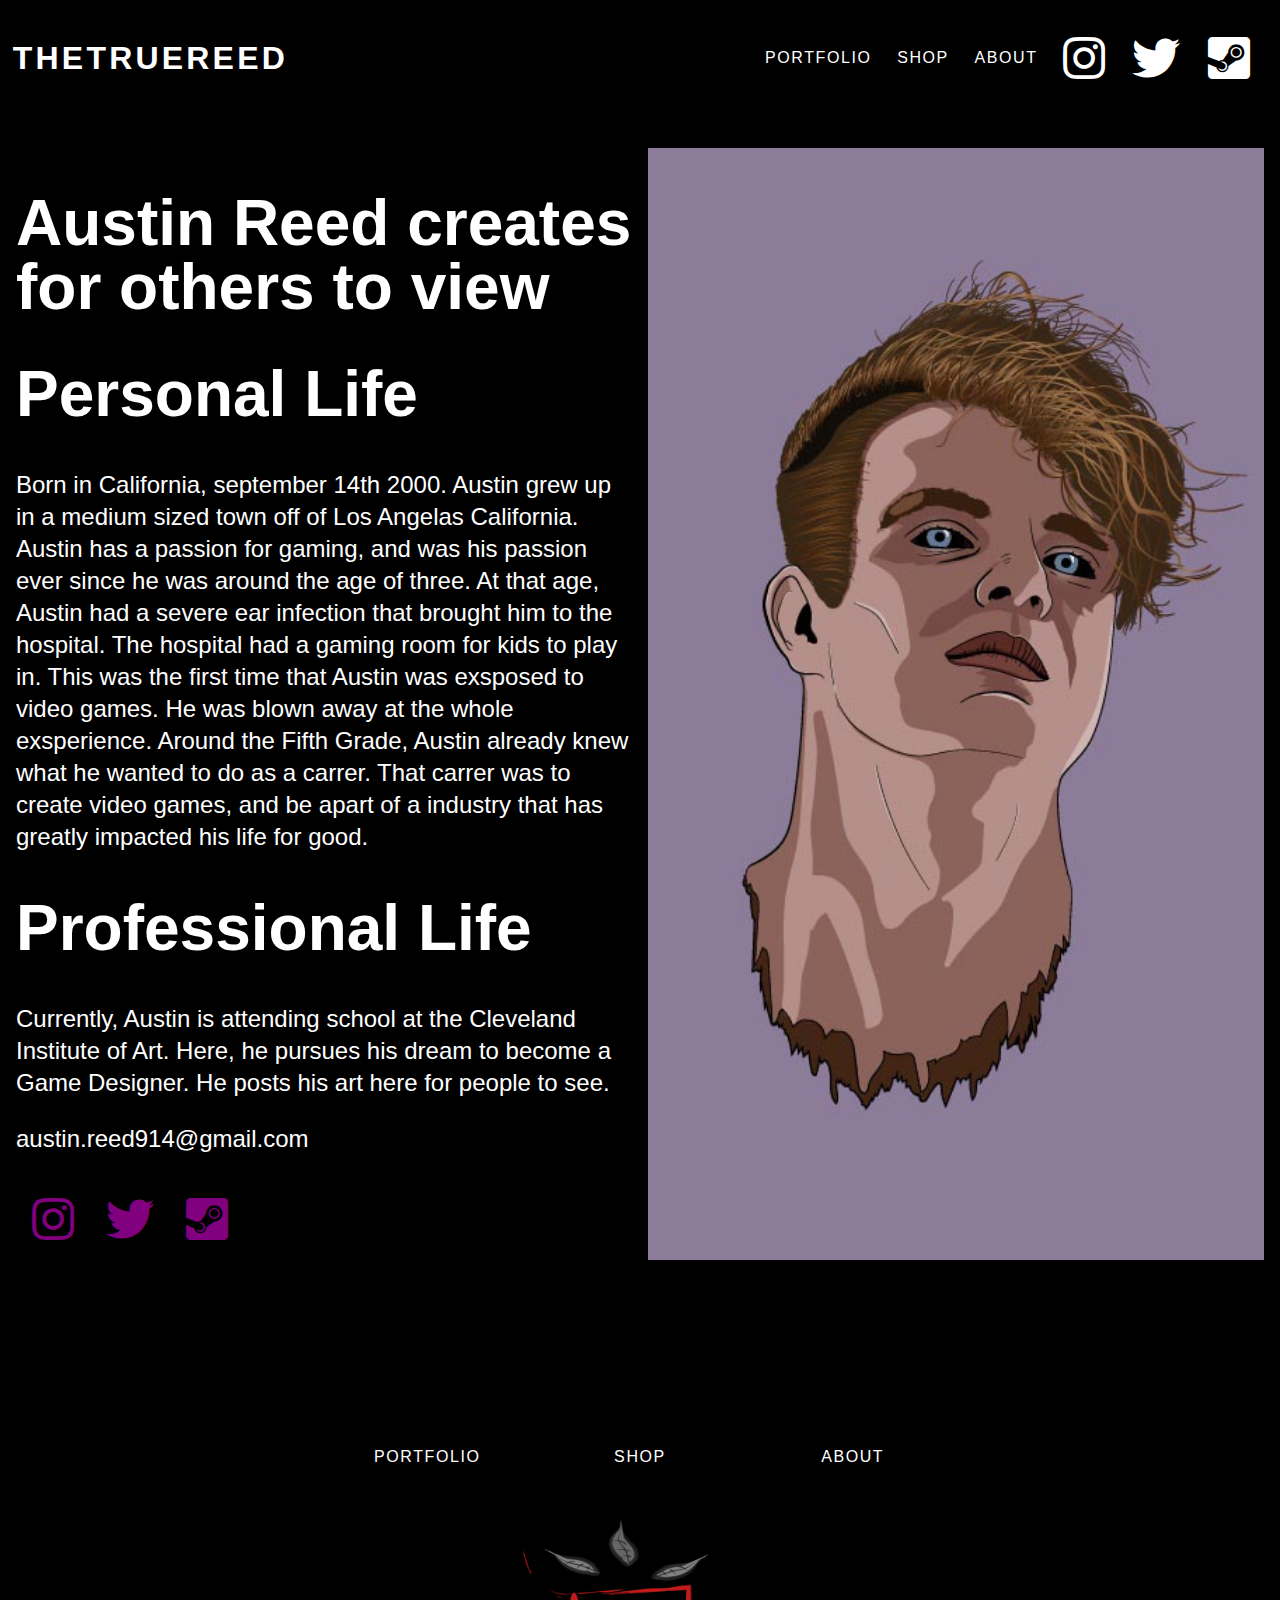
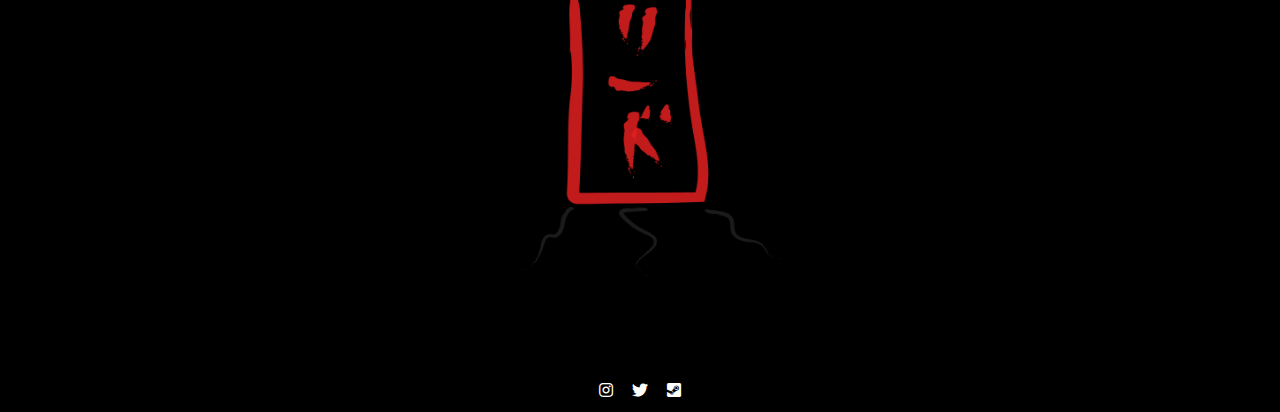
==== about.html @ bc75458d "title fixes on about page" ====
<!DOCTYPE html>
<html lang="en">
<head>
    <meta charset="UTF-8">
    <meta name="viewport" content="width=device-width, initial-scale=1.0">
    <link rel="stylesheet" href="css/styles.css">
    <link rel="stylesheet" href="css/glightbox.min.css">
    <link rel="stylesheet" href="css/all.min.css">
    <link rel="shortcut icon" type="image/png" href="/img/Artboard 2_1.png">
    <title>TheTrueReed About about-page</title>
</head>
<body>
     <header>  
        <nav class="nav-bar">
            <h1 class="logo"><a href="index.html">Thetruereed</a></h1>
            
            <ul class="nav-menu">
                <li class="nav-item"><a href="portfolio.html">Portfolio</a></li>
                <li class="nav-item"><a href="shop.html">Shop</a></li>
                <li class="nav-item"><a href="about.html">About</a></li>
                <li class="nav-item social-nav-item">
                    <a href="https://www.instagram.com/the_trureed/" aria-label="link to Instagram"
                    ><i class="fab fa-instagram fa-3x" aria-hidden="true"></i
                ></a>
            </li>
            <li class="nav-item social-nav-item">
                <a href="https://twitter.com/R33D0914" aria-label="link to Twitter"
                ><i class="fab fa-twitter fa-3x" aria-hidden="true"></i
            ></a>
        </li>
        <li class="nav-item social-nav-item">
            <a href="https://steamcommunity.com/profiles/76561198103070486/" aria-label="link to Steam"
            ><i class="fab fa-steam-square fa-3x" aria-hidden="true"></i
        ></a>
    </li>
            </ul>
        </nav>
    </header>

<main class="about-page">
   <section class="about-text">
       <h1>Austin Reed creates for others to view</h1>
<h1>Personal Life</h1>
       <p>Born in California, september 14th 2000. Austin grew up in a medium sized town off of Los Angelas California. Austin has a passion for gaming, and was his passion ever since he was around the age of three. At that age, Austin had a severe ear infection that brought him to the hospital. The hospital had a gaming room for kids to play in. This was the first time that Austin was exsposed to video games. He was blown away at the whole exsperience. Around the Fifth Grade, Austin already knew what he wanted to do as a carrer. That carrer was to create video games, and be apart of a industry that has greatly impacted his life for good.</p>
       <h1>Professional Life</h1>
       <p>Currently, Austin is attending school at the Cleveland Institute of Art. Here, he pursues his dream to become a Game Designer. He posts his art here for people to see.</p>
       <p>austin.reed914@gmail.com</p>
   
<section class="about-social">
    <a href="https://www.instagram.com/the_trureed/" aria-label="link to Instagram"
    ><i class="fab fa-instagram fa-3x" aria-hidden="true"></i
></a>
<a href="https://twitter.com/R33D0914" aria-label="link to Twitter"
><i class="fab fa-twitter fa-3x" aria-hidden="true"></i
></a>
<a href="https://steamcommunity.com/profiles/76561198103070486/" aria-label="link to Steam"
><i class="fab fa-steam-square fa-3x" aria-hidden="true"></i
></a>
</section>
</section>
<section class="about-image">
    <img src="img/Vector Protrait.jpg" alt="Vector Portrait of me">
</section>
</main>

    <footer>
        <nav class="nav-bar footer-nav">
            <ul class="nav-menu">
                <li class="nav-item"><a href="portfolio.html">Portfolio</a></li>
                <li class="nav-item"><a href="shop.html">Shop</a></li>
                <li class="nav-item"><a href="about.html">About</a></li>
                <li class="nav-item logo footer-logo "><a href="index.html"><img src="img/Austin Reed's emblem.png" alt="emblem" class="emblem" ></a></li>
            </ul> 
        </nav>
        <section class="footer-social">
            <a href="https://www.instagram.com/the_trureed/" aria-label="link to Instagram"
                    ><i class="fab fa-instagram" aria-hidden="true"></i
                ></a>
                <a href="https://twitter.com/R33D0914" aria-label="link to Twitter"
                ><i class="fab fa-twitter" aria-hidden="true"></i
            ></a>
            <a href="https://steamcommunity.com/profiles/76561198103070486/" aria-label="link to Steam"
            ><i class="fab fa-steam-square" aria-hidden="true"></i
        ></a>
        </section>
    </footer>

</body>
</html>
---- css/styles.css ----
/*basic styles */
html {
  font-size: 100%;
  line-height: 1.5rem;
  box-sizing: border-box;
  font-family: Arial, Helvetica, sans-serif;
  height: 100%;
}

body {
  margin: 0 auto;
  padding: 0;
  min-height: 100%;
  background-color: black;
}

*,
*::before,
*::after {
  box-sizing: inherit;
}

img,
video {
  width: 100%;
  height: auto;
  display: auto;
}

/*begin Header Navbar Styles */
.nav-bar {
  display: flex;
  flex-wrap: wrap;
  justify-content: center;
  align-items: center;
  line-height: 1rem;
  overflow: hidden;
  background-color: black;
}

.logo,
.nav-menu {
  text-transform: uppercase;
}

.logo,
.nav-item {
  white-space: nowrap;
}

.nav-menu {
  list-style: none;
  display: flex;
  flex-wrap: wrap;
  justify-content: space-evenly;
  align-items: center;
  padding: 0;
  margin: 0;
}

.nav-item {
  flex: 1 0 33.3%;
  text-align: center;
}

.social-nav-item {
  flex: 1 1 10%;
}

.logo a,
.nav-menu a {
  display: block;
  text-decoration: none;
  letter-spacing: 0.2rem;
  padding: 0.8rem;
  color: white;
}

.logo a {
  font-weight: 700;
  font-size: 2rem;
}

.nav-menu a {
  font-weight: 400;
  letter-spacing: 0.1rem;
  border-bottom: 1px solid black;
  transition: all ease 0.1s;
}

.nav-menu a:hover {
  border-bottom: 1px solid black;
}

.emblem {
  display: block;
  max-width: 350px;
  max-height: 400px;
  margin-left: auto;
  margin-right: auto;
}

.emblem img {
  max-width: 350px;
  max-height: 400px;
}

/*hero header navbar changes */

.hero-nav {
  background: none;
  grid-column: 1/-1;
  grid-row: 1/ -1;
  background: none;
  align-content: top;
  z-index: 10;
}

.hero-nav .logo a,
.hero-nav .nav-menu a {
  color: white;
}

.hero-nav .nav-menu a:hover {
  border-bottom: 1px solid white;
}

.hero-nav .nav-menu a {
  border-bottom: 1px solid rgba(0, 0, 0, 0);
}

/*Homepage Hero */

.hero-box {
  display: grid;
  grid-template-columns: 1fr;
  grid-template-rows: 1fr;
  grid-gap: 0;
  align-content: center;
  justify-content: center;
  align-items: start;
  height: 100%;
}

.hero-image-box {
  height: 100vh;
  max-width: 100%;
  display: grid;
  grid-column: 1 / -1;
  grid-row: 1 / -1;
}

.hero-image-box::after {
  content: "";
  background-color: rgba(0, 0, 0, 0.5);
  height: 100%;
  width: 100%;
  position: absolute;
  top: 0;
  left: 0;
}

.hero-img,
.hero-video {
  width: 100%;
  height: 100%;
  object-fit: cover;
}

.hero-video {
  background-color: black;
  background-image: url("../img/stall.png");
  background-repeat: no-repeat;
  background-size: cover;
  background-position: center;
}

.hero-text-box {
  grid-row: 1 / -1;
  grid-column: 1 / -1;
  align-self: center;
  padding: 1rem;
  z-index: 10;
  text-align: center;
}

.hero-heading {
  font-size: 1.5rem;
  letter-spacing: 0.05rem;
  font-weight: bold;
  text-transform: uppercase;
  color: white;
}

.hero-text {
  font-size: 2rem;
  margin-top: 1.5rem;
  color: white;
}

.hero-button {
  display: inline-block;
  padding: 0.75rem 2rem;
  background: none;
  color: white;
  font-size: 1.2rem;
  font-weight: bold;
  border: 0.7px solid purple;
  border-radius: 5px;
  margin-top: 2rem;
  transition: 0.5s;
}

.hero-button:hover {
  transform: scale(0.95);
}

.hero-button:active {
  background: rgba(0, 0, 0, 0.5);
}

/* About Page CSS*/
.about-page {
  padding: 2rem 1rem 10rem 1rem;
  display: grid;
  grid-template-columns: 1fr;
  height: 100%;
}

.about-text {
  color: white;
  margin: 0 auto;
}
.about-text h1 {
  font-size: 2rem;
  line-height: 2rem;
}
.about-image img {
  height: 100%;
  object-fit: cover;
}
.about-social {
  display: flex;
  justify-content: start;
}
.about-social a {
  color: purple;
  padding: 1rem;
}

/* Footer Nav Extra Styles */

.footer-logo {
  white-space: nowrap;
}

.footer-social {
  display: flex;
  justify-content: center;
  padding-top: 3rem;
  color: white;
}

.footer-copyright {
  text-align: center;
  padding-bottom: 3rem;
  color: white;
}

.footer-social a {
  color: white;
  padding: 0.6rem;
}

/* Add Media Queries foe Large Screens */

@media (min-width: 600px) {
  .nav-bar {
    line-height: 1.5rem;
  }
  .nav-menu {
    padding: 0 1rem;
  }
  .nav-item {
    flex: 1 1;
  }

  .hero-nav {
    padding-bottom: 1rem;
  }
  .hero-heading {
    font-size: 4rem;
    line-height: 4rem;
  }
  .hero-text-box {
    padding: 2rem;
    line-height: 2rem;
  }

  .about-page {
    grid-template-columns: 1fr 1fr;
    grid-gap: 1rem;
  }
  .about-text h1 {
    font-size: 3rem;
    line-height: 3rem;
  }
  .about-text p {
    font-size: 1.1rem;
    line-height: 1.5rem;
  }

  .footer-nav {
    padding-top: 2rem;
  }
  .footer-logo {
    flex-basis: 100%;
  }
}

@media (min-width: 920px) {
  body {
    max-width: 1400px;
  }
  .hero-body {
    max-width: unset;
  }

  .nav-bar {
    justify-content: space-between;
    padding: 1rem 0;
    line-height: 1rem;
  }
  .nav-menu {
    width: auto;
    justify-self: start;
  }
  .hero-nav {
    width: 100%;
  }

  .about-text h1 {
    font-size: 4rem;
    line-height: 4rem;
  }

  .about-text p {
    font-size: 1.5rem;
    line-height: 2rem;
  }

  .footer-nav {
    justify-content: space-evenly;
  }
}
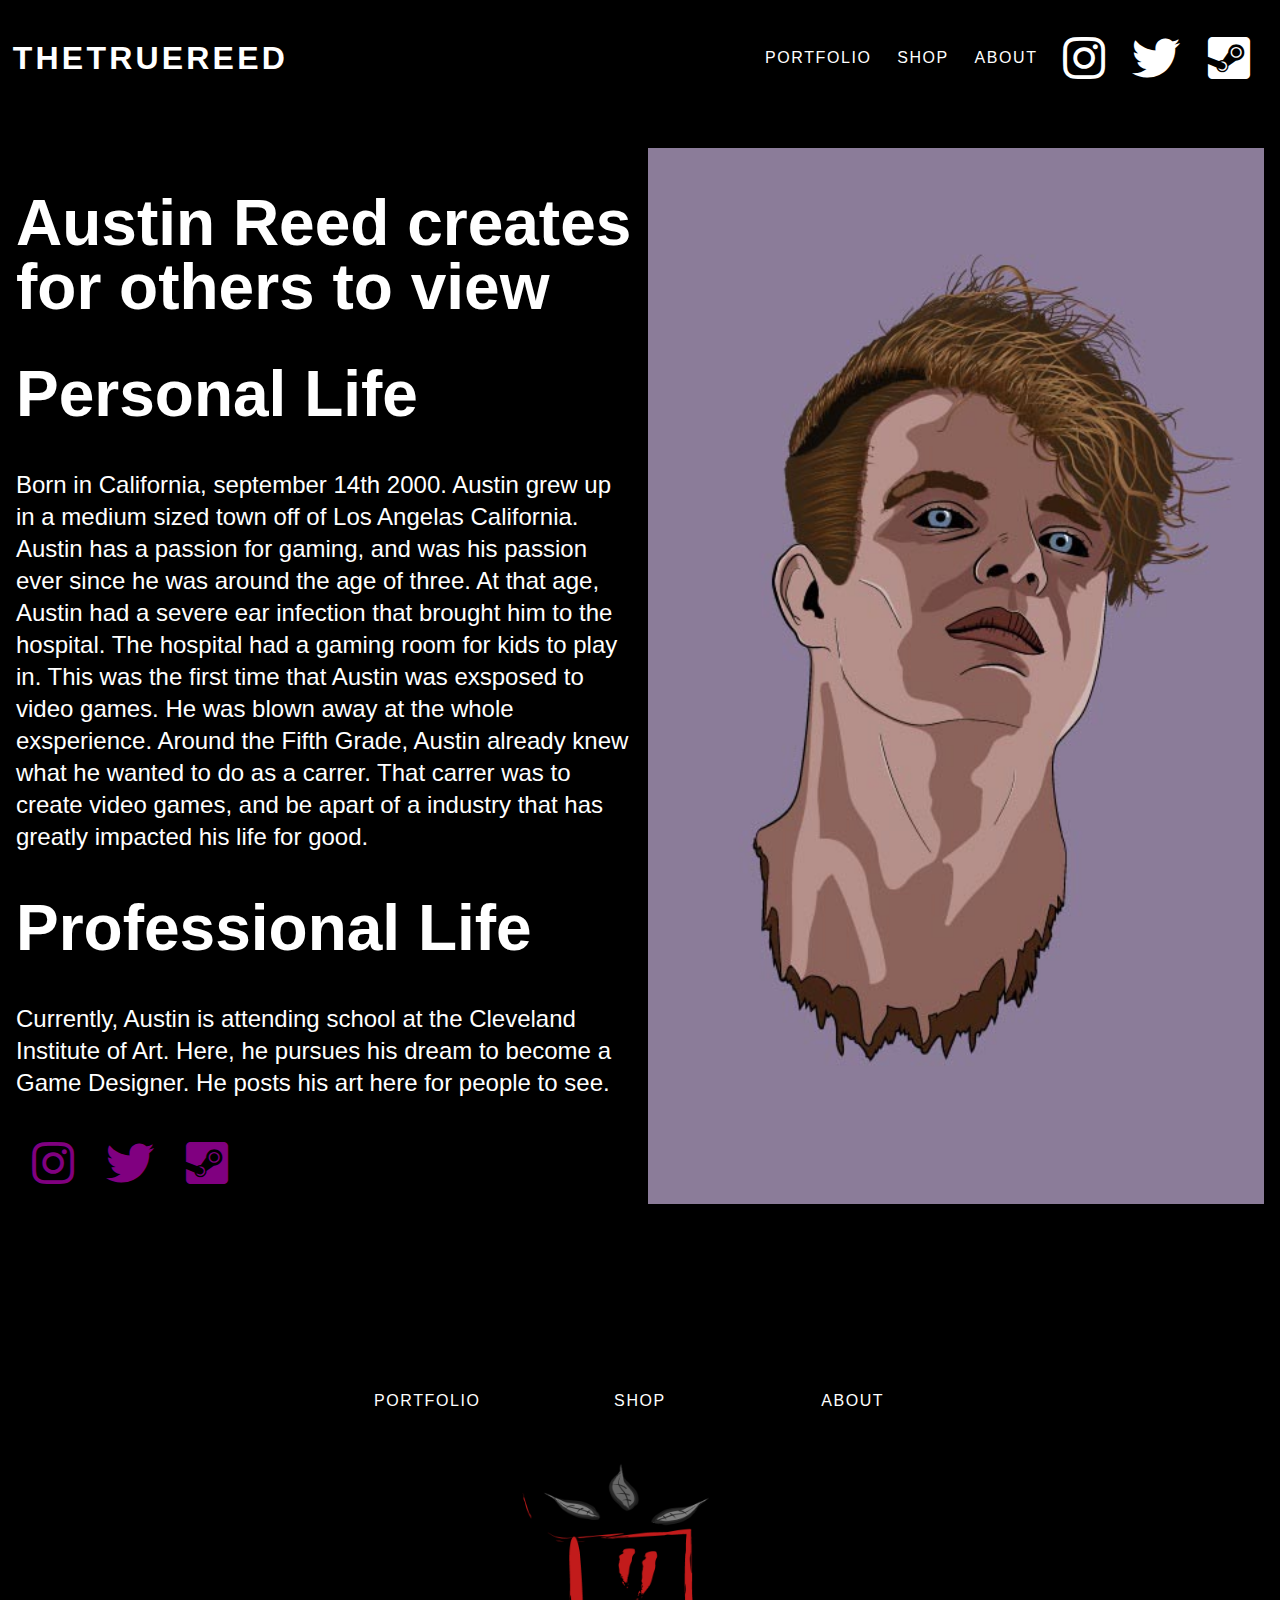
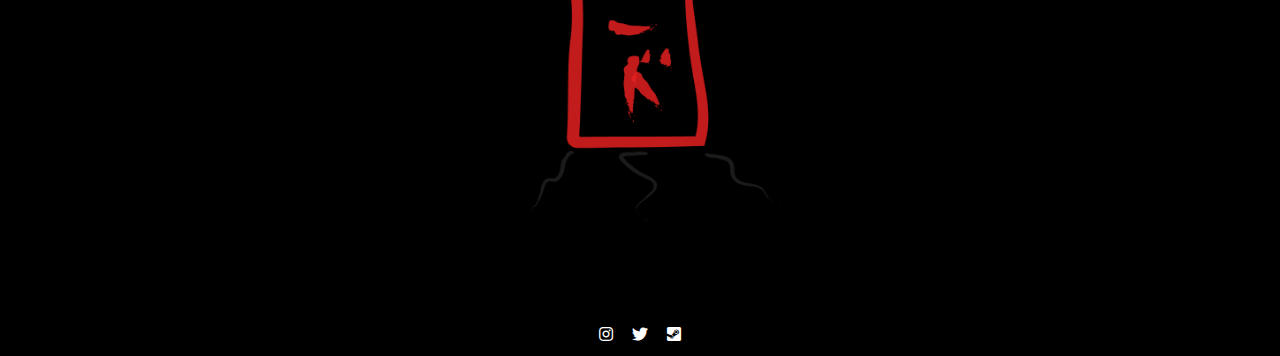
==== commit 5b07a55e: "email delet" ====
--- a/about.html
+++ b/about.html
@@ -44,7 +44,7 @@
        <p>Born in California, september 14th 2000. Austin grew up in a medium sized town off of Los Angelas California. Austin has a passion for gaming, and was his passion ever since he was around the age of three. At that age, Austin had a severe ear infection that brought him to the hospital. The hospital had a gaming room for kids to play in. This was the first time that Austin was exsposed to video games. He was blown away at the whole exsperience. Around the Fifth Grade, Austin already knew what he wanted to do as a carrer. That carrer was to create video games, and be apart of a industry that has greatly impacted his life for good.</p>
        <h1>Professional Life</h1>
        <p>Currently, Austin is attending school at the Cleveland Institute of Art. Here, he pursues his dream to become a Game Designer. He posts his art here for people to see.</p>
-       <p>austin.reed914@gmail.com</p>
+       
    
 <section class="about-social">
     <a href="https://www.instagram.com/the_trureed/" aria-label="link to Instagram"
--- a/css/styles.css
+++ b/css/styles.css
@@ -238,6 +238,8 @@
 .about-image img {
   height: 100%;
   object-fit: cover;
+  max-width: 1000px;
+  max-height: 1000%;
 }
 .about-social {
   display: flex;
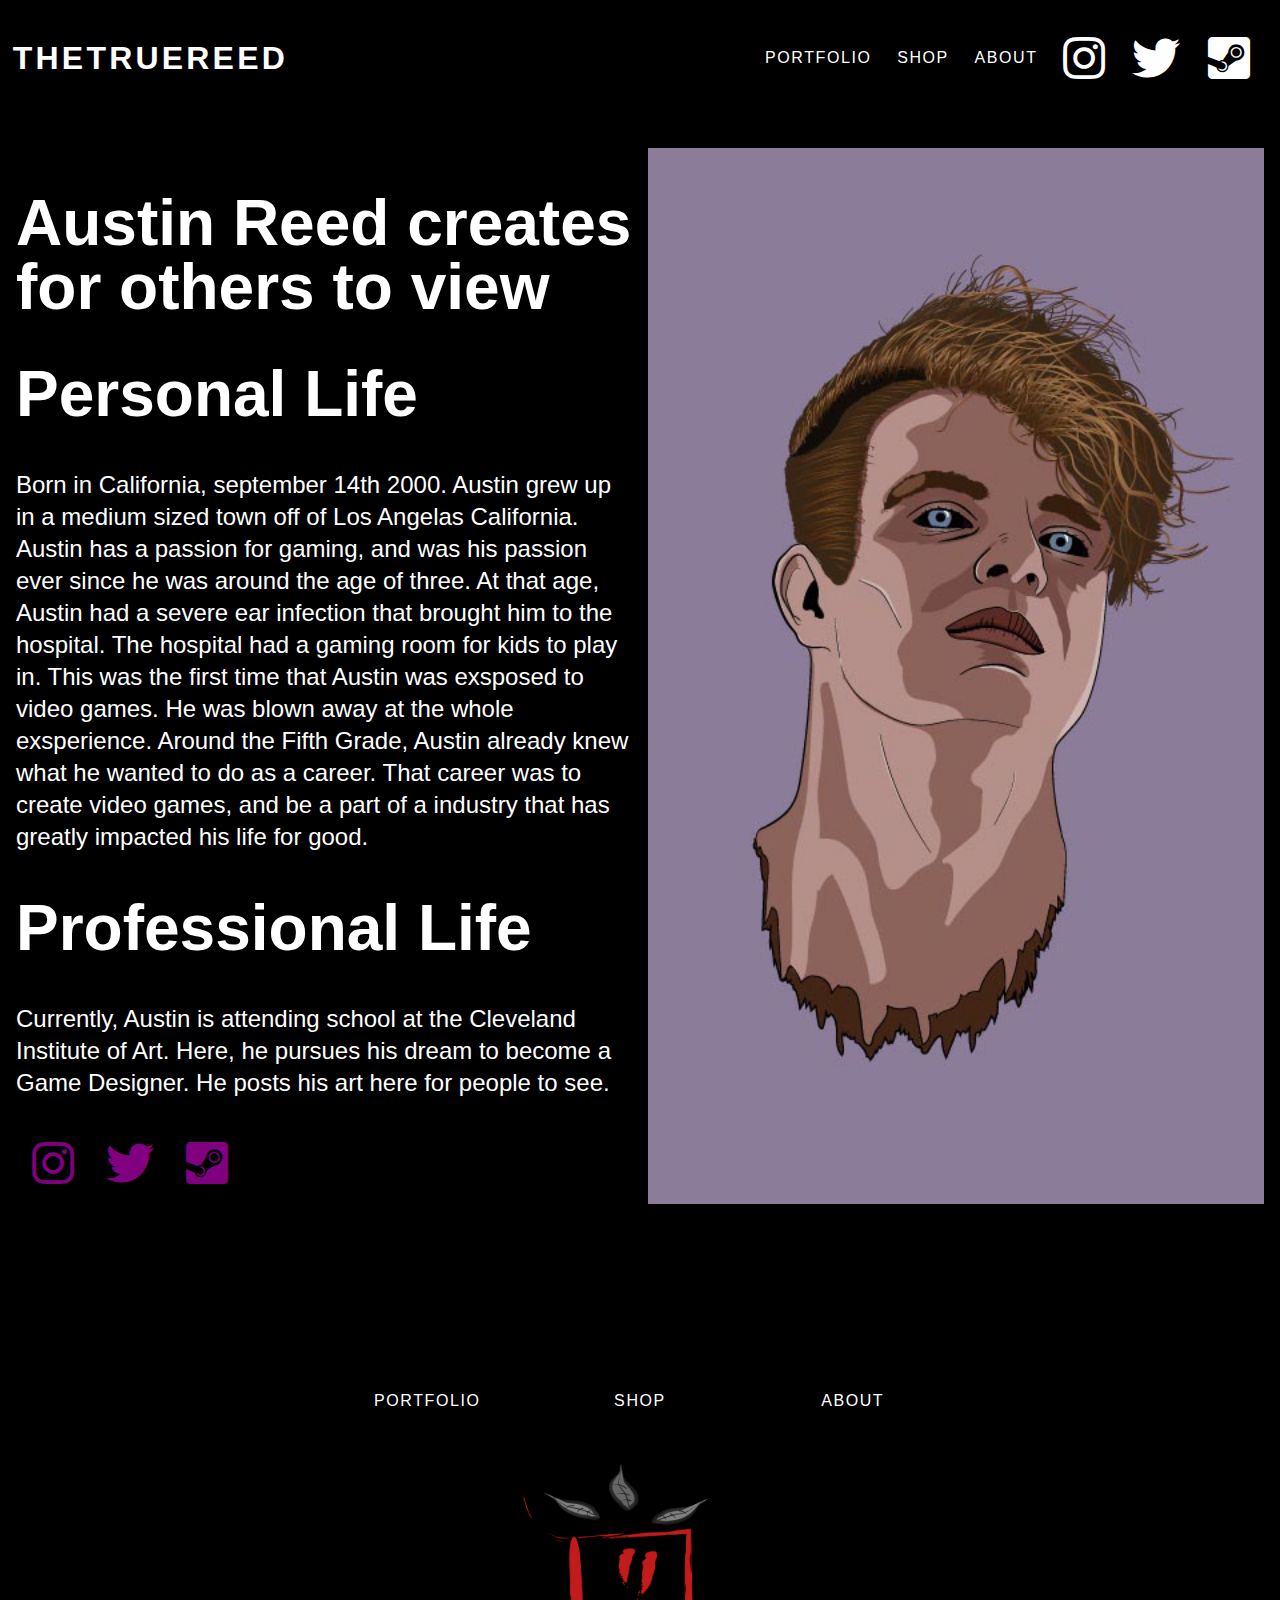
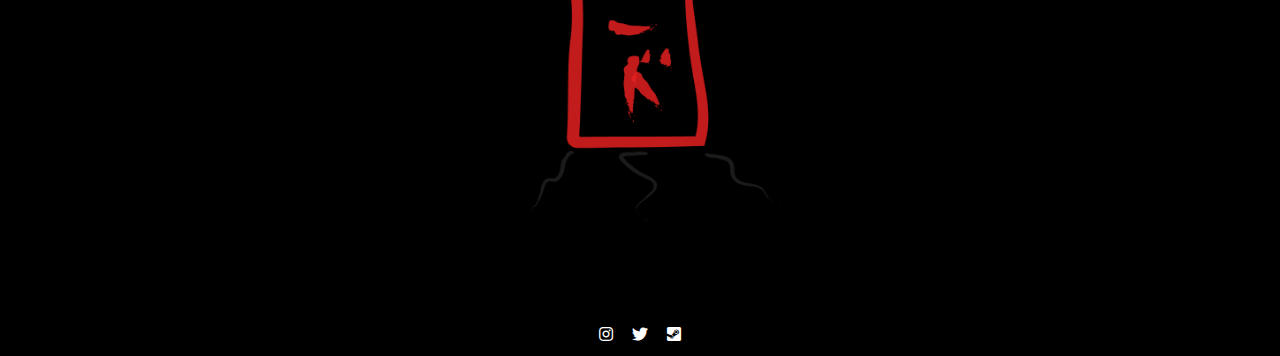
==== commit 21abb178: "added lego project plus grammar errors in about." ====
--- a/about.html
+++ b/about.html
@@ -41,7 +41,7 @@
    <section class="about-text">
        <h1>Austin Reed creates for others to view</h1>
 <h1>Personal Life</h1>
-       <p>Born in California, september 14th 2000. Austin grew up in a medium sized town off of Los Angelas California. Austin has a passion for gaming, and was his passion ever since he was around the age of three. At that age, Austin had a severe ear infection that brought him to the hospital. The hospital had a gaming room for kids to play in. This was the first time that Austin was exsposed to video games. He was blown away at the whole exsperience. Around the Fifth Grade, Austin already knew what he wanted to do as a carrer. That carrer was to create video games, and be apart of a industry that has greatly impacted his life for good.</p>
+       <p>Born in California, september 14th 2000. Austin grew up in a medium sized town off of Los Angelas California. Austin has a passion for gaming, and was his passion ever since he was around the age of three. At that age, Austin had a severe ear infection that brought him to the hospital. The hospital had a gaming room for kids to play in. This was the first time that Austin was exsposed to video games. He was blown away at the whole exsperience. Around the Fifth Grade, Austin already knew what he wanted to do as a career. That career was to create video games, and be a part of a industry that has greatly impacted his life for good.</p>
        <h1>Professional Life</h1>
        <p>Currently, Austin is attending school at the Cleveland Institute of Art. Here, he pursues his dream to become a Game Designer. He posts his art here for people to see.</p>
        
--- a/css/styles.css
+++ b/css/styles.css
@@ -100,11 +100,6 @@
   margin-right: auto;
 }
 
-.emblem img {
-  max-width: 350px;
-  max-height: 400px;
-}
-
 /*hero header navbar changes */
 
 .hero-nav {
@@ -250,6 +245,57 @@
   padding: 1rem;
 }
 
+/*Begin Grid Gallery Span */
+
+.gallery-page {
+  padding: 0 1rem 10rem 1rem;
+}
+
+.portfolio-gallery {
+  display: grid;
+  grid-template-columns: repeat(auto-fit, minmax(300px, 1fr));
+  grid-gap: 0.5rem;
+  grid-auto-rows: 300px;
+}
+
+.gallery-item {
+  height: 100%;
+  width: 100%;
+  overflow: hidden;
+}
+
+.gallery-img {
+  height: 100%;
+  object-fit: cover;
+  transition: 0.5s ease-in-out;
+}
+
+.gallery-img:hover {
+  transform: scale(1.5);
+}
+
+.gallery-span {
+  grid-template-columns: 1fr;
+  grid-auto-flow: dense;
+}
+
+.w-1,
+.w-2,
+.w-3,
+.w-4,
+.w-5,
+.w-6 {
+  grid-column: span 1;
+}
+.h-1,
+.h-2,
+.h-3,
+.h-4,
+.h-5,
+.h-6 {
+  grid-row: span 1;
+}
+
 /* Footer Nav Extra Styles */
 
 .footer-logo {
@@ -312,6 +358,47 @@
     line-height: 1.5rem;
   }
 
+  /* grid colum and row spans for wider screens */
+  .w-1 {
+    grid-column: span 1;
+  }
+  .w-2 {
+    grid-column: span 2;
+  }
+  .w-3 {
+    grid-column: span 3;
+  }
+  .w-4 {
+    grid-column: span 4;
+  }
+  .w-5 {
+    grid-column: span 5;
+  }
+  .w-6 {
+    grid-column: span 6;
+  }
+
+  .h-1 {
+    grid-row: span 1;
+  }
+  .h-2 {
+    grid-row: span 2;
+  }
+  .h-3 {
+    grid-row: span 3;
+  }
+  .h-4 {
+    grid-row: span 4;
+  }
+  .h-5 {
+    grid-row: span 5;
+  }
+  .h-6 {
+    grid-row: span 6;
+  }
+  .gallery-span {
+    grid-template-columns: repeat(6, 1fr);
+  }
   .footer-nav {
     padding-top: 2rem;
   }
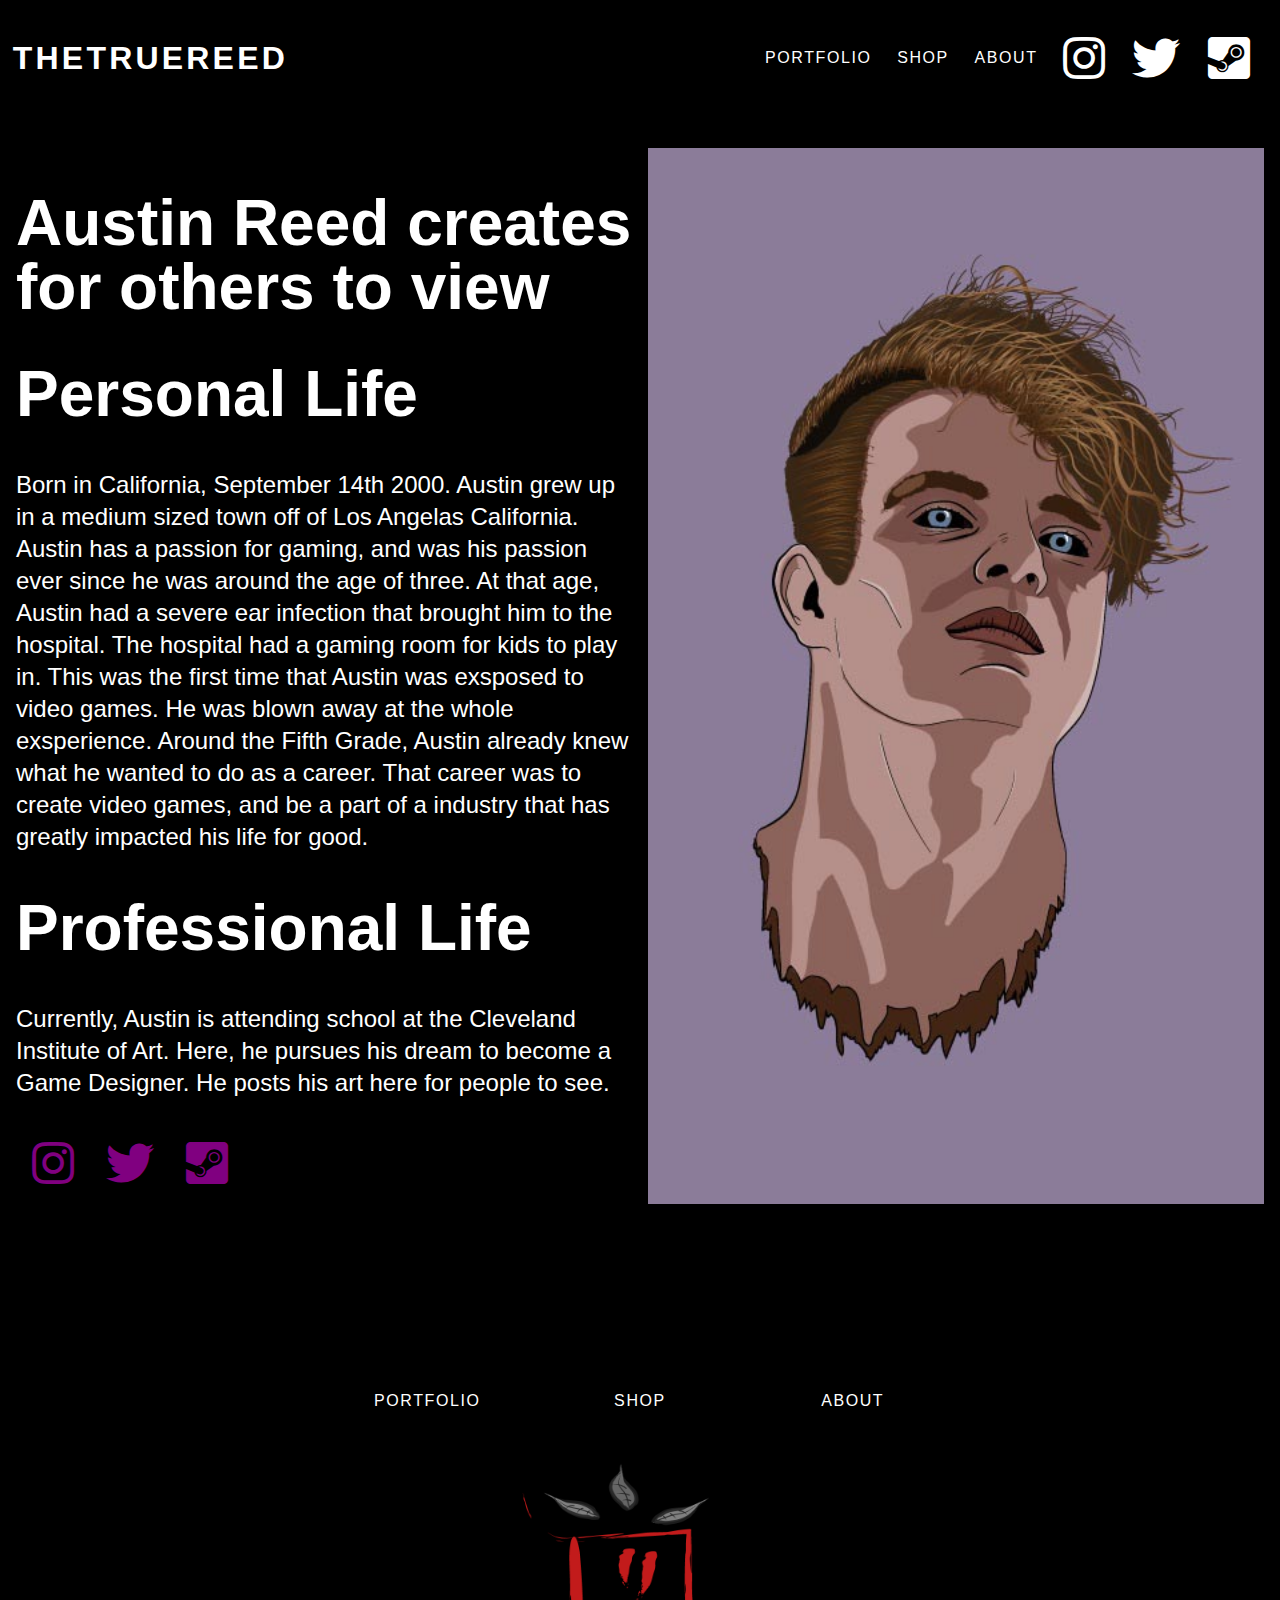
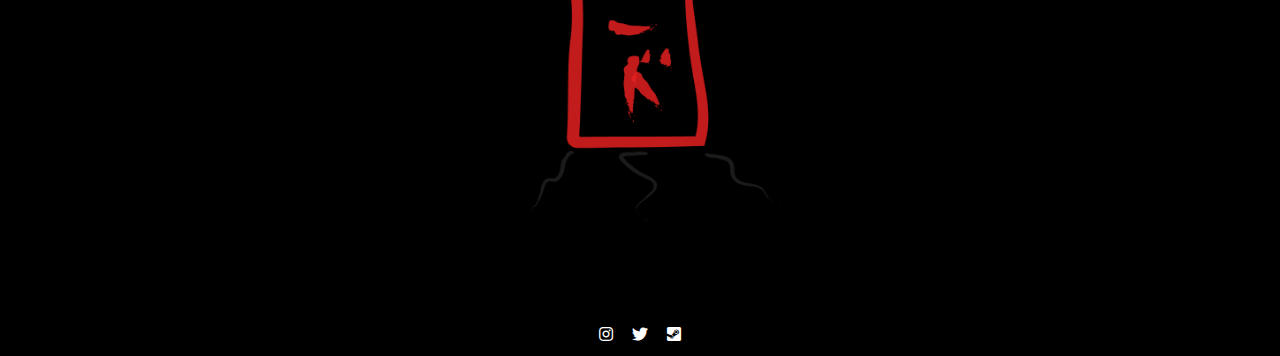
==== commit b6682e9b: "added captions and fixed gif and typos" ====
--- a/about.html
+++ b/about.html
@@ -41,7 +41,7 @@
    <section class="about-text">
        <h1>Austin Reed creates for others to view</h1>
 <h1>Personal Life</h1>
-       <p>Born in California, september 14th 2000. Austin grew up in a medium sized town off of Los Angelas California. Austin has a passion for gaming, and was his passion ever since he was around the age of three. At that age, Austin had a severe ear infection that brought him to the hospital. The hospital had a gaming room for kids to play in. This was the first time that Austin was exsposed to video games. He was blown away at the whole exsperience. Around the Fifth Grade, Austin already knew what he wanted to do as a career. That career was to create video games, and be a part of a industry that has greatly impacted his life for good.</p>
+       <p>Born in California, September 14th 2000. Austin grew up in a medium sized town off of Los Angelas California. Austin has a passion for gaming, and was his passion ever since he was around the age of three. At that age, Austin had a severe ear infection that brought him to the hospital. The hospital had a gaming room for kids to play in. This was the first time that Austin was exsposed to video games. He was blown away at the whole exsperience. Around the Fifth Grade, Austin already knew what he wanted to do as a career. That career was to create video games, and be a part of a industry that has greatly impacted his life for good.</p>
        <h1>Professional Life</h1>
        <p>Currently, Austin is attending school at the Cleveland Institute of Art. Here, he pursues his dream to become a Game Designer. He posts his art here for people to see.</p>
        
@@ -59,7 +59,7 @@
 </section>
 </section>
 <section class="about-image">
-    <img src="img/Vector Protrait.jpg" alt="Vector Portrait of me">
+    <img src="img/Vector Portrait.jpg" alt="Vector Portrait of me">
 </section>
 </main>
 
--- a/css/styles.css
+++ b/css/styles.css
@@ -296,6 +296,91 @@
   grid-row: span 1;
 }
 
+/* Styles for embedded shop Page */
+.shop-page {
+  padding: 2rem 1rem 10rem 1rem;
+}
+
+.shop-page h1 {
+  font-size: 3rem;
+  line-height: 3rem;
+  color: white;
+  margin: 0 auto;
+}
+
+.shop-page p {
+  color: white;
+}
+
+.shop-page .text-box,
+.curated-shop {
+  max-width: 80ch;
+  margin: 0;
+}
+
+.shop-box {
+  width: 266px;
+  margin: 0;
+}
+
+.shop-box iframe {
+  width: 100%;
+}
+
+.h {
+  color: white;
+  font-size: 2rem;
+}
+.shop-item1 {
+}
+.shop-item2 {
+}
+/* Begin Gif on hover */
+
+.static-gif {
+  position: absolute;
+  background: white;
+}
+.static-gif:hover {
+  opacity: 0;
+}
+
+.gif-container {
+  position: relative;
+}
+@media (min-width: 506px) {
+  .shop-box {
+    width: 506px;
+  }
+
+  .shop-box iframe {
+    width: auto;
+  }
+}
+@media (min-width: 746px) {
+  .shop-box {
+    width: 746px;
+  }
+
+  .shop-box iframe {
+    width: auto;
+  }
+}
+
+@media (min-width: 986px) {
+  .shop-box {
+    width: 986px;
+  }
+
+  .shop-box iframe {
+    width: auto;
+  }
+}
+.shop-item {
+  display: grid;
+  grid-template-columns: repeat(auto-fit, minmax(300px, 1fr));
+  grid-gap: 1rem;
+}
 /* Footer Nav Extra Styles */
 
 .footer-logo {
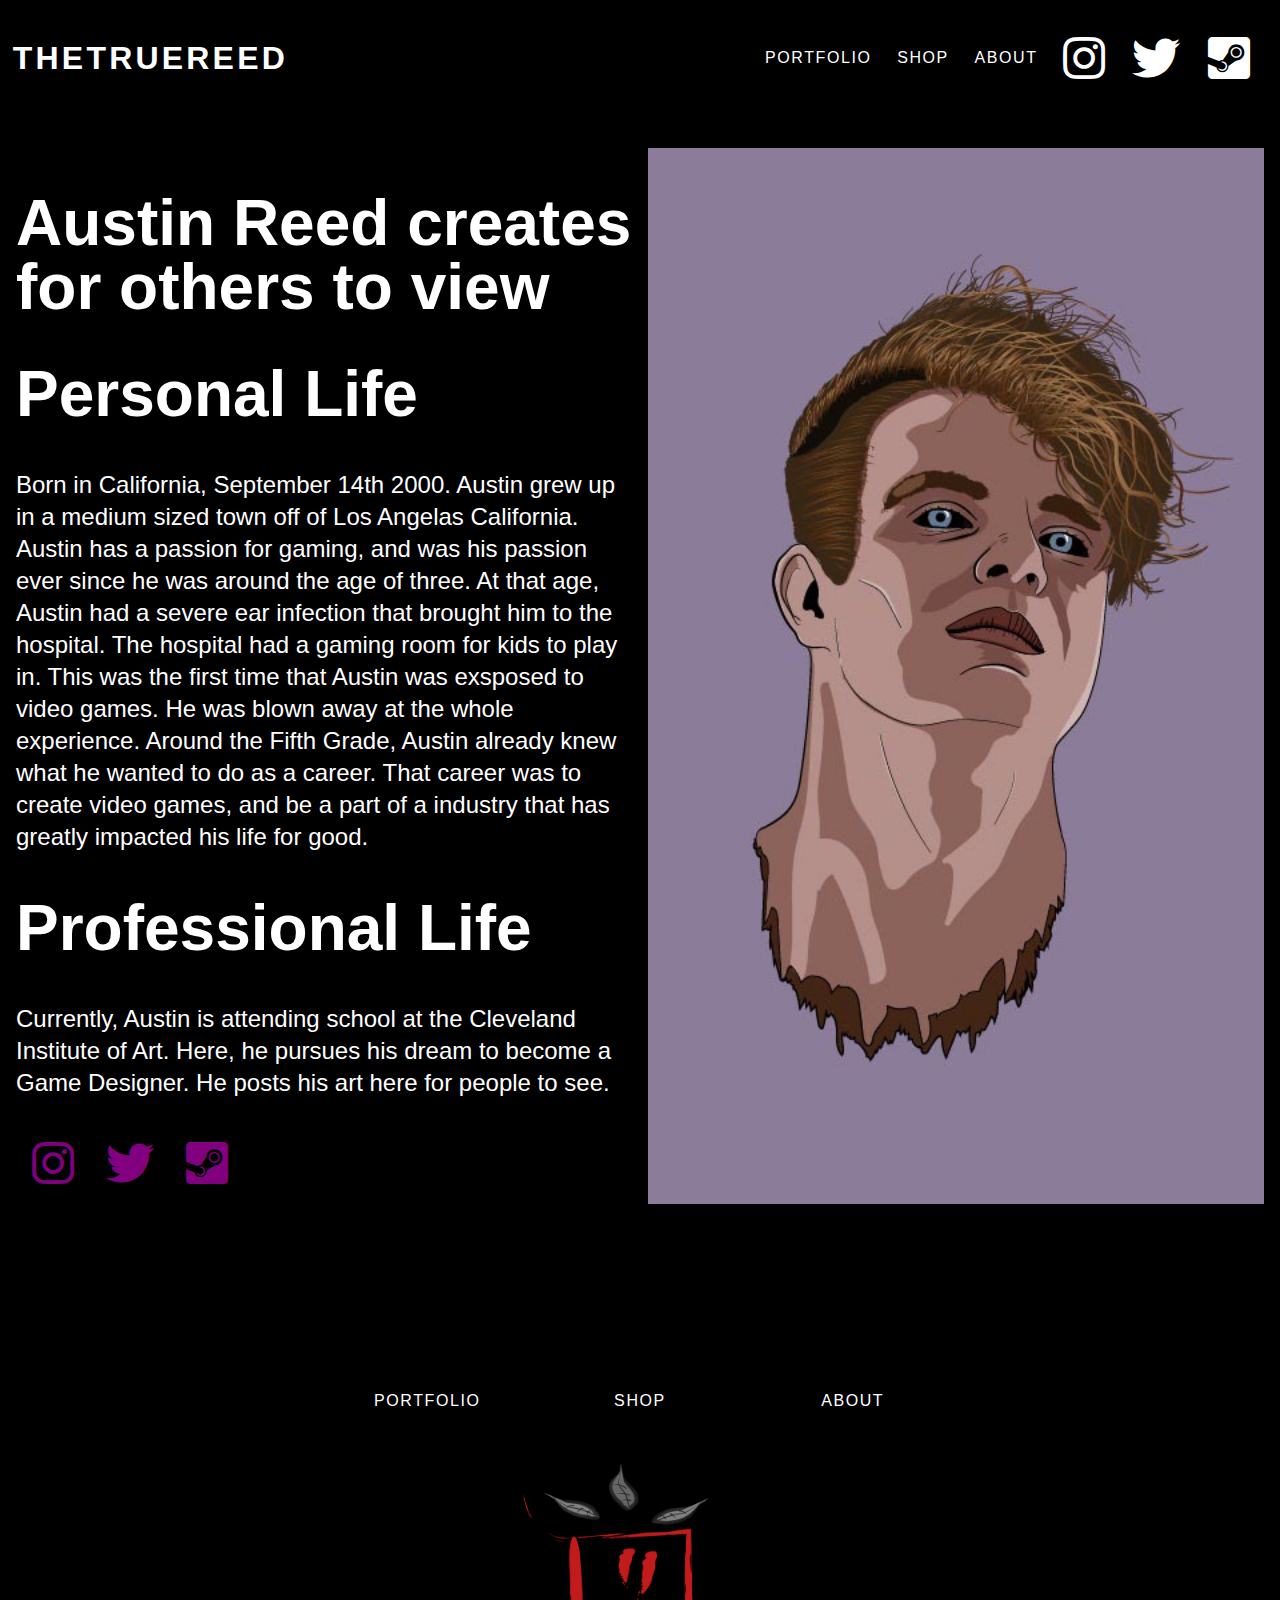
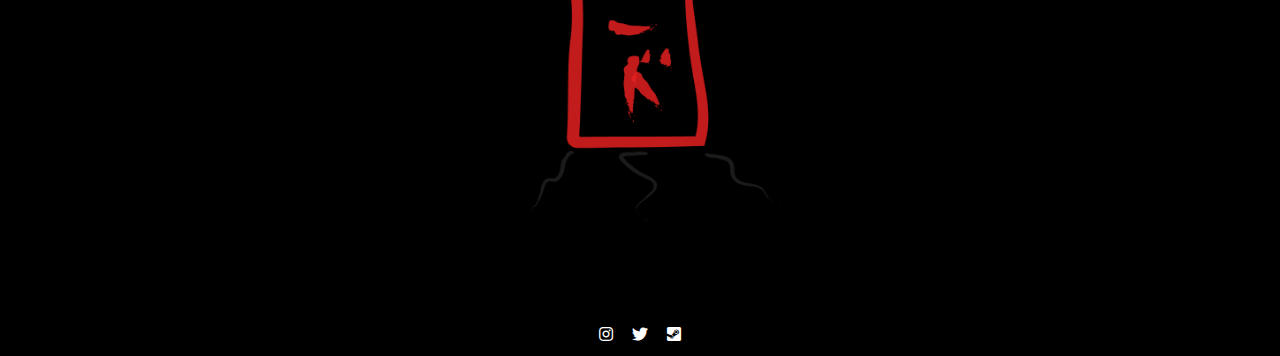
==== commit 0c5ca3b8: "fix grammar error experience" ====
--- a/about.html
+++ b/about.html
@@ -41,7 +41,7 @@
    <section class="about-text">
        <h1>Austin Reed creates for others to view</h1>
 <h1>Personal Life</h1>
-       <p>Born in California, September 14th 2000. Austin grew up in a medium sized town off of Los Angelas California. Austin has a passion for gaming, and was his passion ever since he was around the age of three. At that age, Austin had a severe ear infection that brought him to the hospital. The hospital had a gaming room for kids to play in. This was the first time that Austin was exsposed to video games. He was blown away at the whole exsperience. Around the Fifth Grade, Austin already knew what he wanted to do as a career. That career was to create video games, and be a part of a industry that has greatly impacted his life for good.</p>
+       <p>Born in California, September 14th 2000. Austin grew up in a medium sized town off of Los Angelas California. Austin has a passion for gaming, and was his passion ever since he was around the age of three. At that age, Austin had a severe ear infection that brought him to the hospital. The hospital had a gaming room for kids to play in. This was the first time that Austin was exsposed to video games. He was blown away at the whole experience. Around the Fifth Grade, Austin already knew what he wanted to do as a career. That career was to create video games, and be a part of a industry that has greatly impacted his life for good.</p>
        <h1>Professional Life</h1>
        <p>Currently, Austin is attending school at the Cleveland Institute of Art. Here, he pursues his dream to become a Game Designer. He posts his art here for people to see.</p>
        
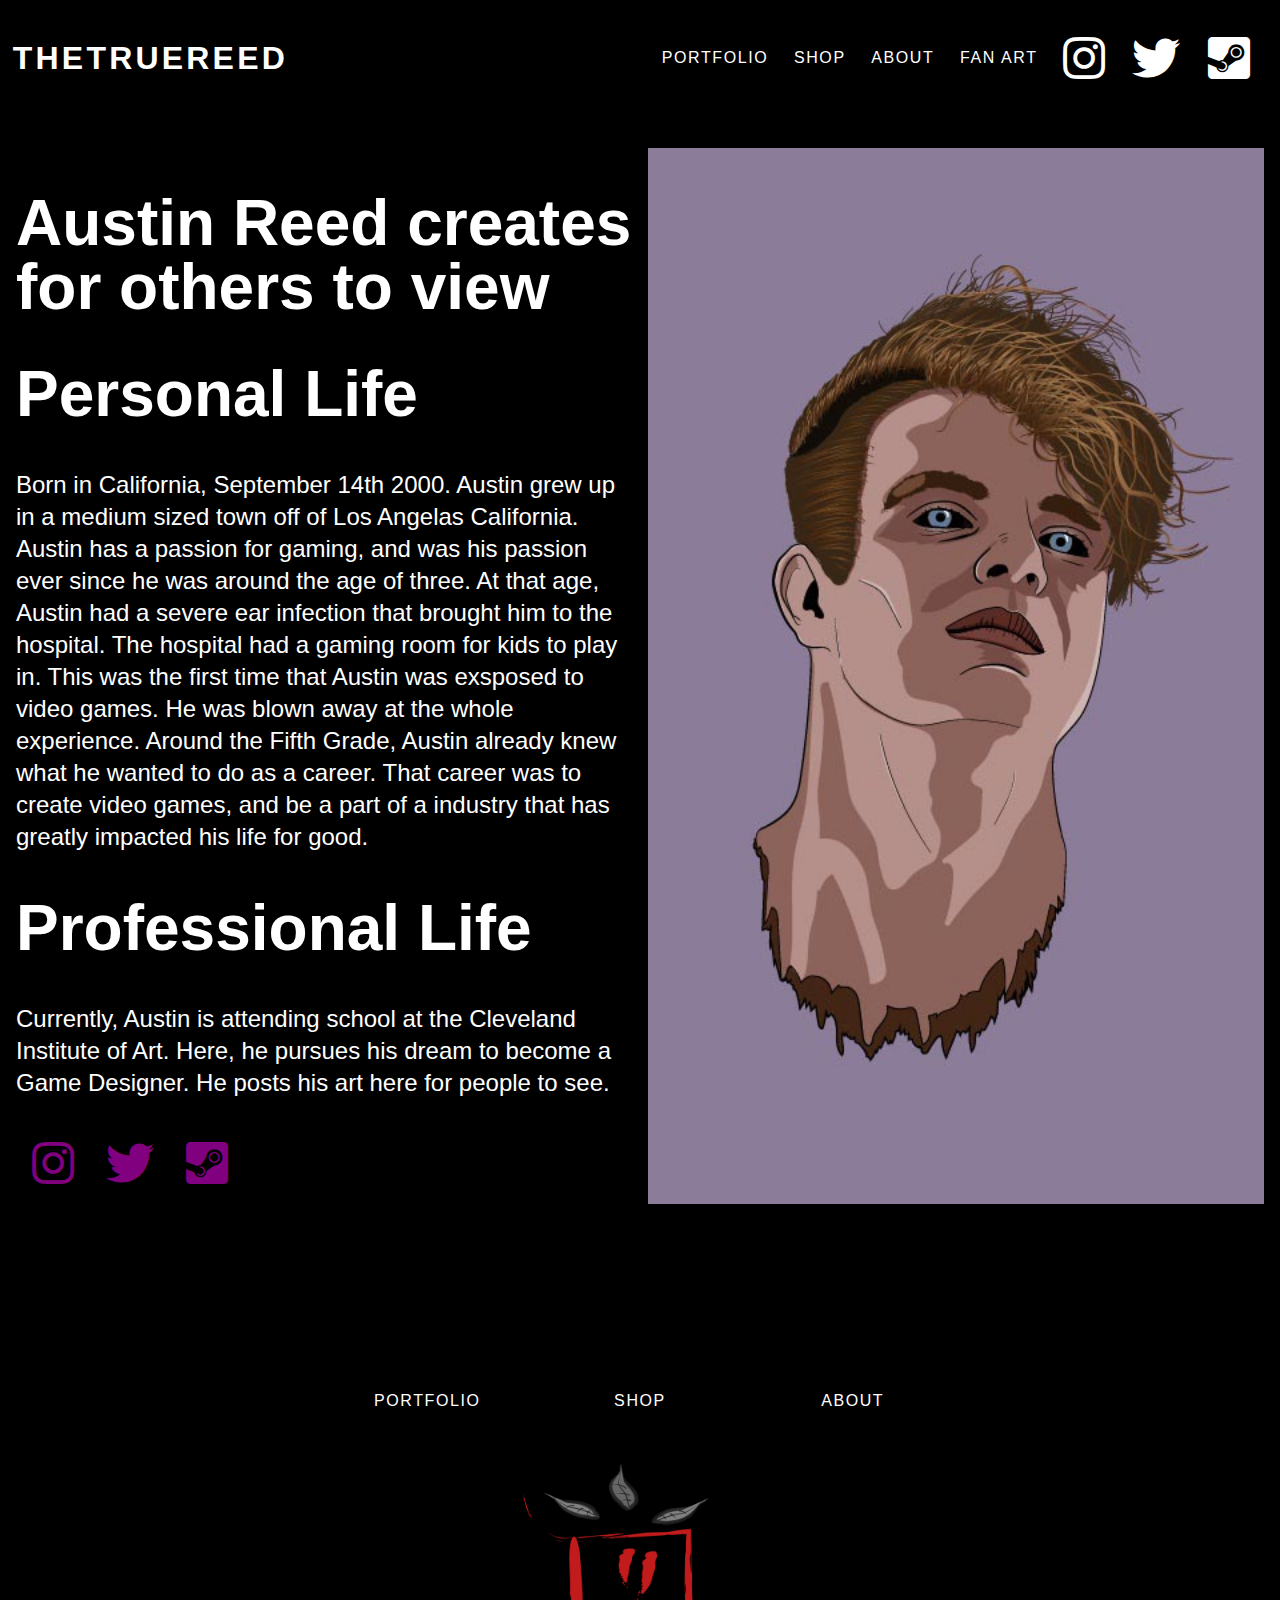
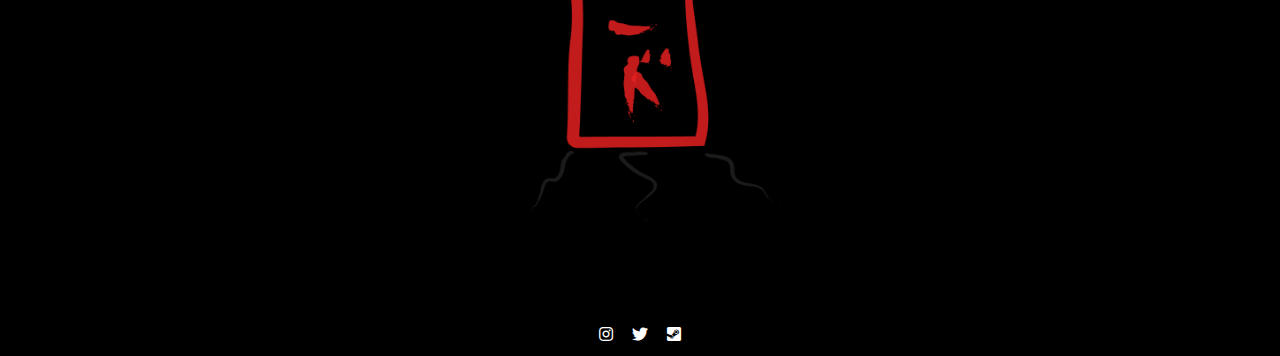
==== commit 3a97d67b: "added fan art page and new images" ====
--- a/about.html
+++ b/about.html
@@ -18,6 +18,7 @@
                 <li class="nav-item"><a href="portfolio.html">Portfolio</a></li>
                 <li class="nav-item"><a href="shop.html">Shop</a></li>
                 <li class="nav-item"><a href="about.html">About</a></li>
+                <li class="nav-item"><a href="fanart.html">Fan Art</a></li>
                 <li class="nav-item social-nav-item">
                     <a href="https://www.instagram.com/the_trureed/" aria-label="link to Instagram"
                     ><i class="fab fa-instagram fa-3x" aria-hidden="true"></i
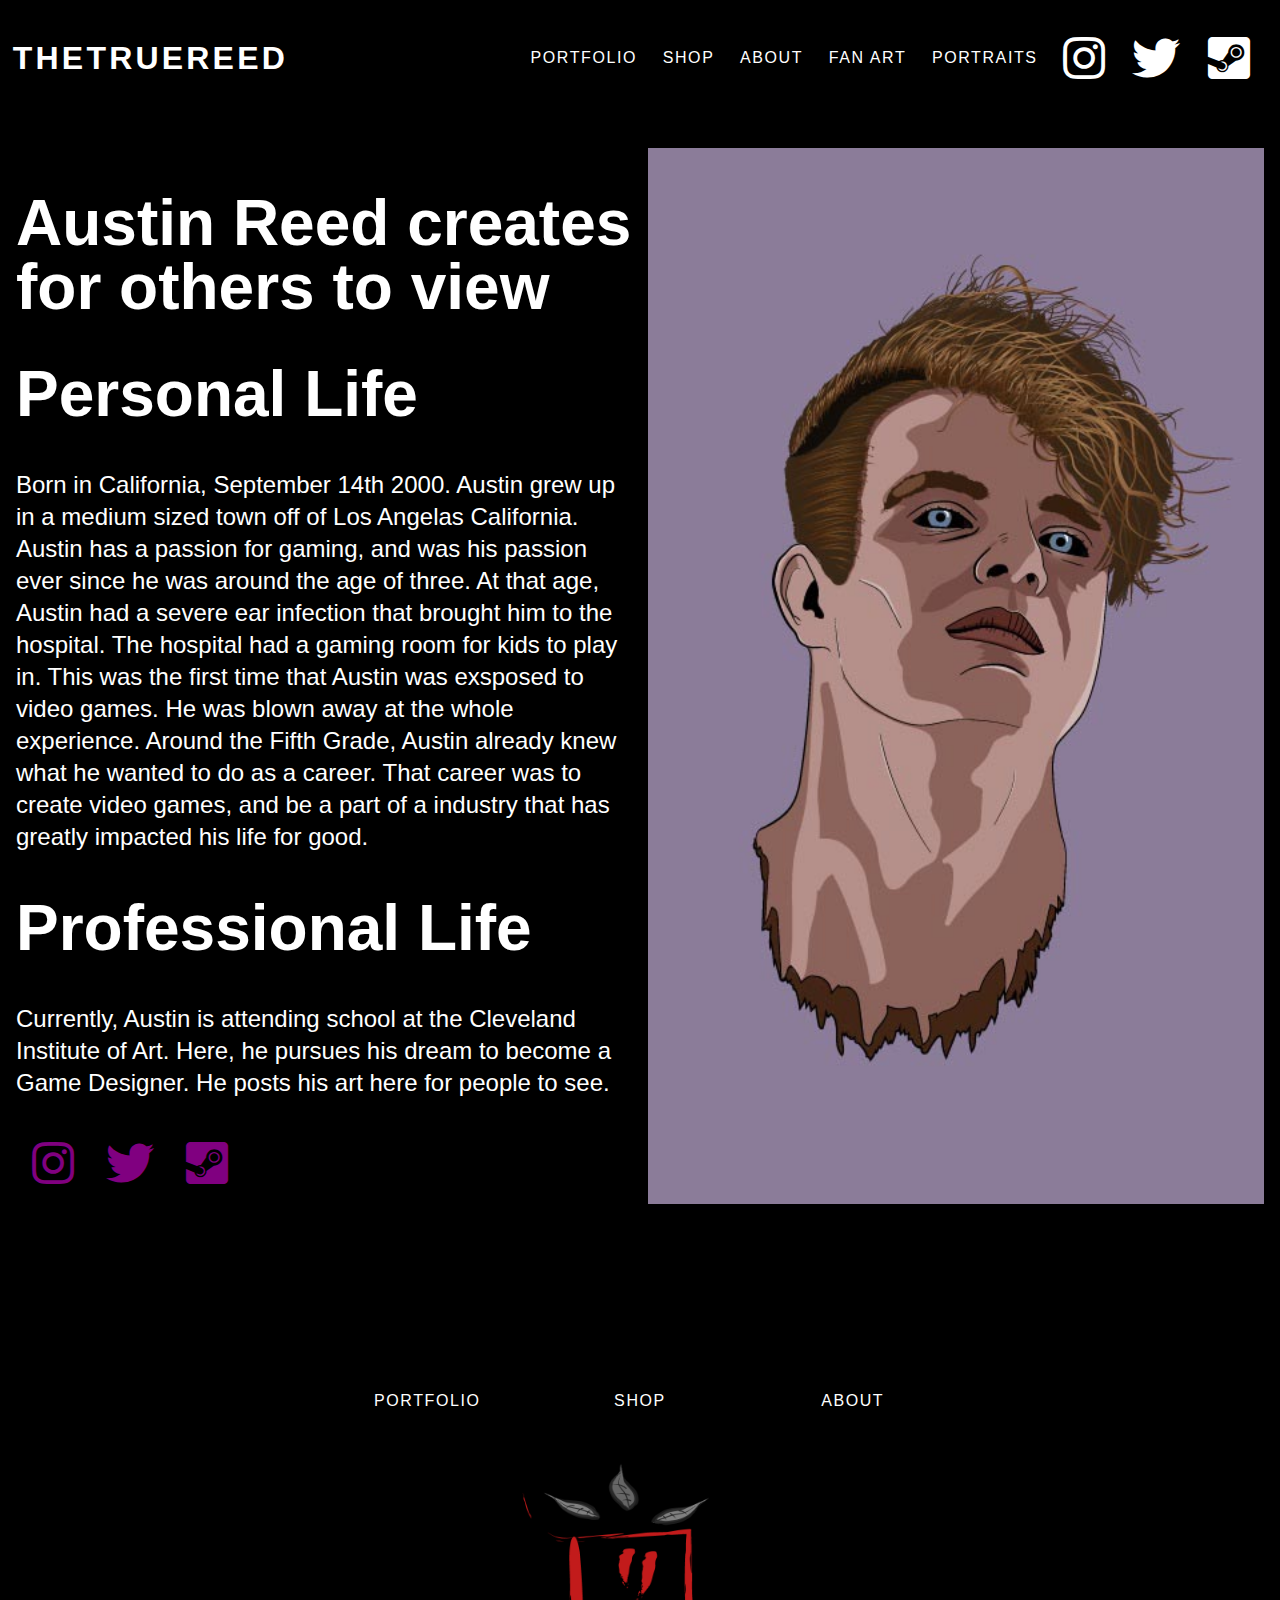
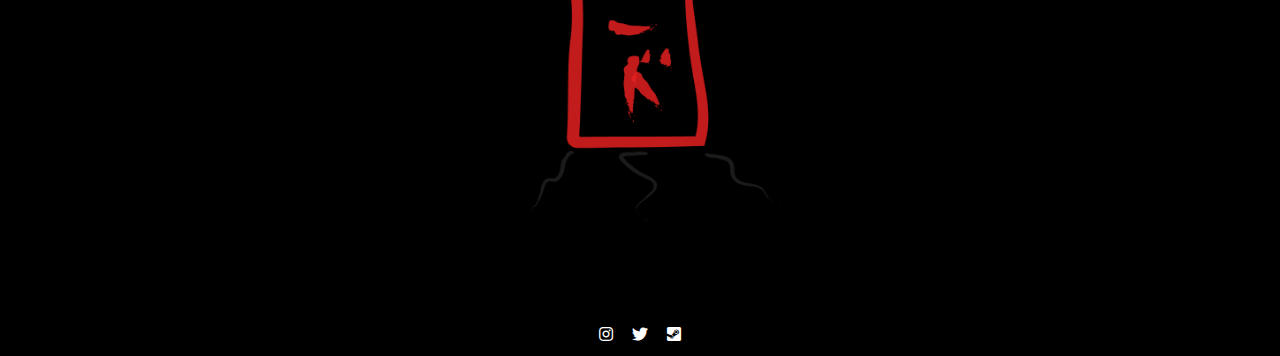
==== commit a8364566: "added portrait tab" ====
--- a/about.html
+++ b/about.html
@@ -19,6 +19,7 @@
                 <li class="nav-item"><a href="shop.html">Shop</a></li>
                 <li class="nav-item"><a href="about.html">About</a></li>
                 <li class="nav-item"><a href="fanart.html">Fan Art</a></li>
+                <li class="nav-item"><a href="Portraits.html">Portraits</a></li>
                 <li class="nav-item social-nav-item">
                     <a href="https://www.instagram.com/the_trureed/" aria-label="link to Instagram"
                     ><i class="fab fa-instagram fa-3x" aria-hidden="true"></i
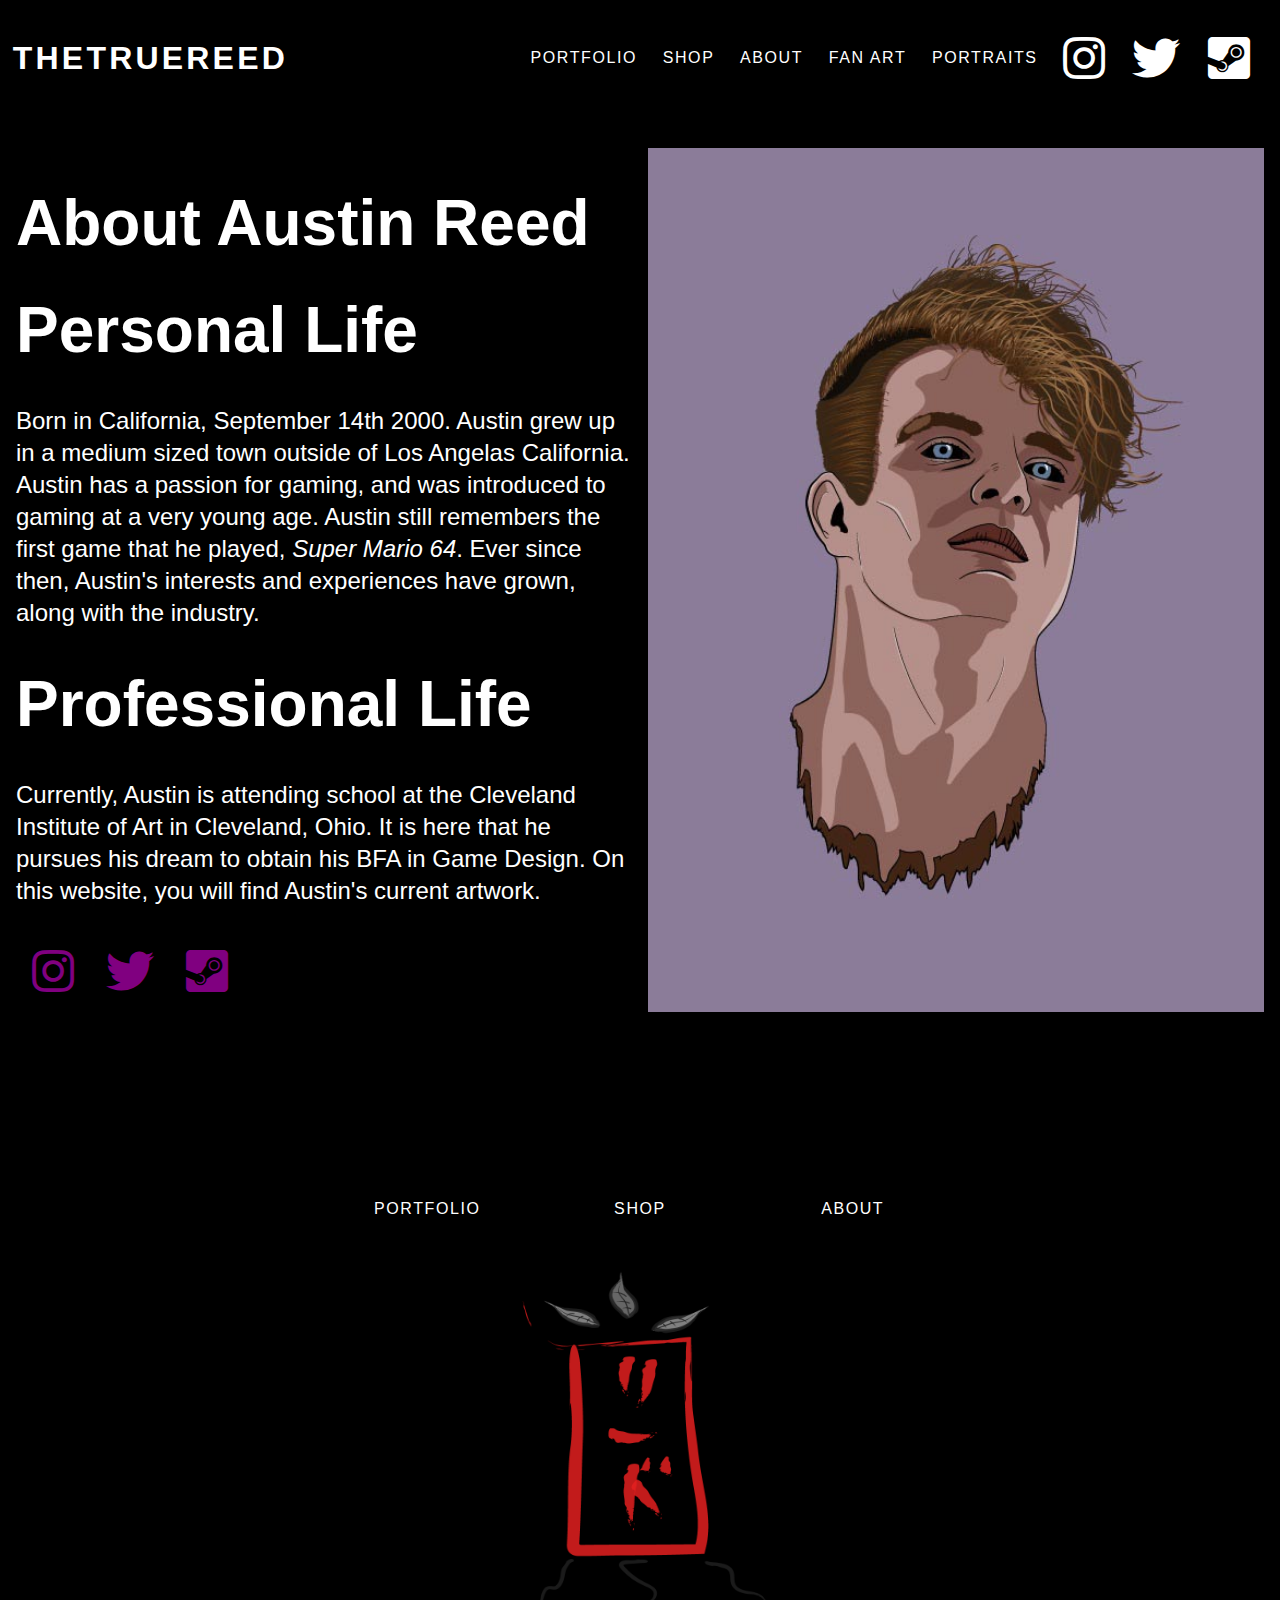
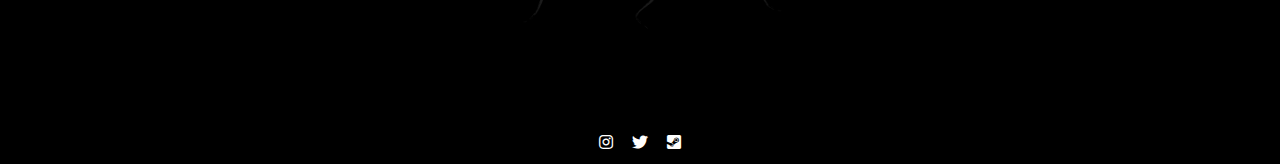
==== commit a635bd1c: "typo fixes" ====
--- a/about.html
+++ b/about.html
@@ -41,11 +41,11 @@
 
 <main class="about-page">
    <section class="about-text">
-       <h1>Austin Reed creates for others to view</h1>
+       <h1>About Austin Reed</h1>
 <h1>Personal Life</h1>
-       <p>Born in California, September 14th 2000. Austin grew up in a medium sized town off of Los Angelas California. Austin has a passion for gaming, and was his passion ever since he was around the age of three. At that age, Austin had a severe ear infection that brought him to the hospital. The hospital had a gaming room for kids to play in. This was the first time that Austin was exsposed to video games. He was blown away at the whole experience. Around the Fifth Grade, Austin already knew what he wanted to do as a career. That career was to create video games, and be a part of a industry that has greatly impacted his life for good.</p>
+       <p>Born in California, September 14th 2000. Austin grew up in a medium sized town outside of Los Angelas California. Austin has a passion for gaming, and was introduced to gaming at a very young age. Austin still remembers the first game that he played, <i>Super Mario 64</i>. Ever since then, Austin's interests and experiences have grown, along with the industry.</p>
        <h1>Professional Life</h1>
-       <p>Currently, Austin is attending school at the Cleveland Institute of Art. Here, he pursues his dream to become a Game Designer. He posts his art here for people to see.</p>
+       <p>Currently, Austin is attending school at the Cleveland Institute of Art in Cleveland, Ohio. It is here that he pursues his dream to obtain his BFA in Game Design. On this website, you will find Austin's current artwork.</p>
        
    
 <section class="about-social">
